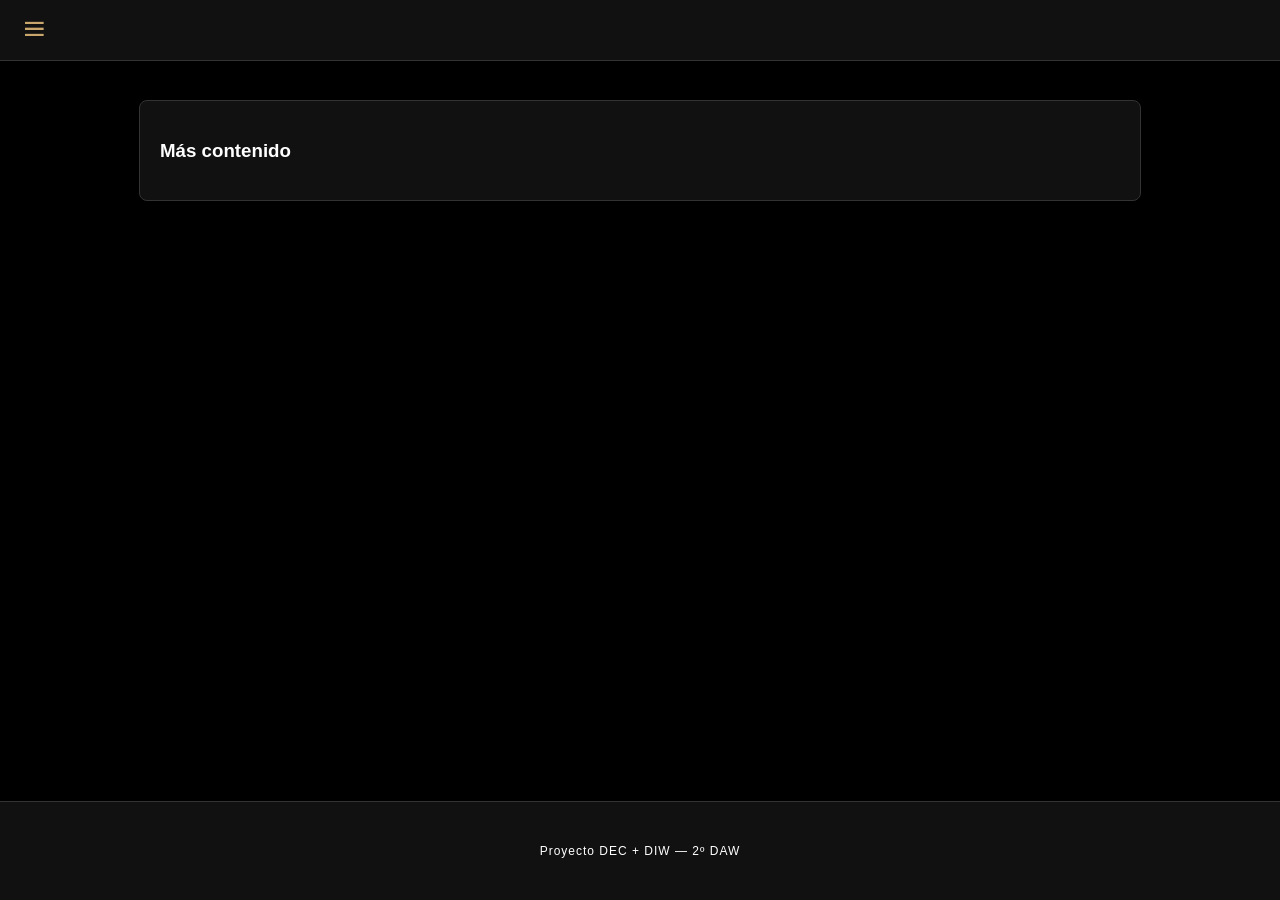
==== Proyecto/index.html @ cd0dd408 "cambios" ====
<!DOCTYPE html>
<html lang="es">
<head>
    <meta charset="UTF-8">
    <meta name="viewport" content="width=device-width, initial-scale=1.0">
    <title>Biblioteca</title>
    <link href='https://unpkg.com/boxicons@2.1.4/css/boxicons.min.css' rel='stylesheet'>
    <link rel="stylesheet" href="css/style.css">
</head>
<body>

    <header class="navbar">
        <div class="nav-left">
            <i class='bx bx-menu' id="menu-btn"></i>
        </div>
    </header>

    <aside class="sidebar" id="sidebar">
        <nav class="sidebar-nav">
            <a href="index.html" class="option">
                <i class='bx bxs-home'></i><span>Inicio</span>
            </a>
            <a href="../REBAJAS/REBAJAS.html" class="option">
                <i class='bx bx-purchase-tag'></i><span>Rebajas</span>
            </a>
            <a href="../TEMPORADA/TEMPORADA.html" class="option">
                <i class='bx bx-calendar'></i><span>Temporada</span>
            </a>
            <a href="../CEREMONIA/CEREMONIA.html" class="option">
                <i class='bx bx-star'></i><span>Ceremonia</span>
            </a>
            <a href="../CLASICO/CLASICO.html" class="option">
                <i class='bx bx-crown'></i><span>Clásico</span>
            </a>
            <a href="../CRUZADO/CRUZADO.html" class="option">
                <i class='bx bx-git-compare'></i><span>Cruzado</span>
            </a>
            <a href="../COMPLEMENTOS/COMPLEMENTOS.html" class="option">
                <i class='bx bxs-component'></i><span>Complementos</span>
            </a>
            <a href="../CAMISAS/CAMISAS.html" class="option">
                <i class='bx bxs-t-shirt'></i><span>Camisas</span>
            </a>
        </nav>
    </aside>

    <main class="main-content">
        <section class="card">
            <h3>Más contenido</h3>
        </section>
    </main>


    <footer class="footer-final">
        <p>Proyecto DEC + DIW — 2º DAW</p>
    </footer>
    <script src="js/transition.js"></script>
</body>
</html>
---- Proyecto/css/style.css ----
html, body{
    height: 100%;
    margin: 0;
    font-family: Arial, sans-serif;
}

body {
    background-color: #000;
    color: white;
    display: flex;
    flex-direction: column;
    min-height: 100vh;
}

.main-content {
    margin-top: 60px; /* Espacio para que no lo tape la navbar */
    padding: 40px;
    align-items: center;
    flex: 1;
    display: flex;
    flex-direction: column;
}

/* BARRA SUPERIOR ESTÁTICA */
.navbar {
    position: fixed;
    top: 0;
    left: 0;
    width: 100%;
    height: 60px;
    background-color: #111;
    display: flex;
    justify-content: space-between;
    align-items: center;
    padding: 0 20px;
    z-index: 9999; /* Siempre por encima */
    border-bottom: 1px solid #333;
}

#menu-btn {
    font-size: 28px;
    color: #C9A66B;
    cursor: pointer;
}

/* MENÚ LATERAL OCULTO */
.sidebar {
    position: fixed;
    top: 60px;
    left: -260px;
    width: 250px;
    height: calc(100vh - 60px);
    background-color: #1a1a1a;
    transition: all 0.4s ease;
    z-index: 9999;
}

.sidebar.active {
    left: 0 !important;
}

.option {
    padding: 15px 25px;
    display: flex;
    align-items: center;
    gap: 15px;
    cursor: pointer;
    transition: 0.3s;
    text-decoration: none; 
    color: white; 
}

.option:hover {
    background-color: #C9A66B;
    color: black; 
}

.option span {
    display: inline-block;
}

.card {
    background: #111;
    border: 1px solid #333;
    padding: 20px;
    width: 80%;
    margin-bottom: 20px;
    border-radius: 8px;
}

.footer-final{
    background-color: #111;
    padding: 30px 0;
    border-top: 1px solid #333;
    text-align: center;
    margin-top: auto;
}

.footer-final p {
    font-size: 12px;
    color: white;
    letter-spacing: 1px;
}
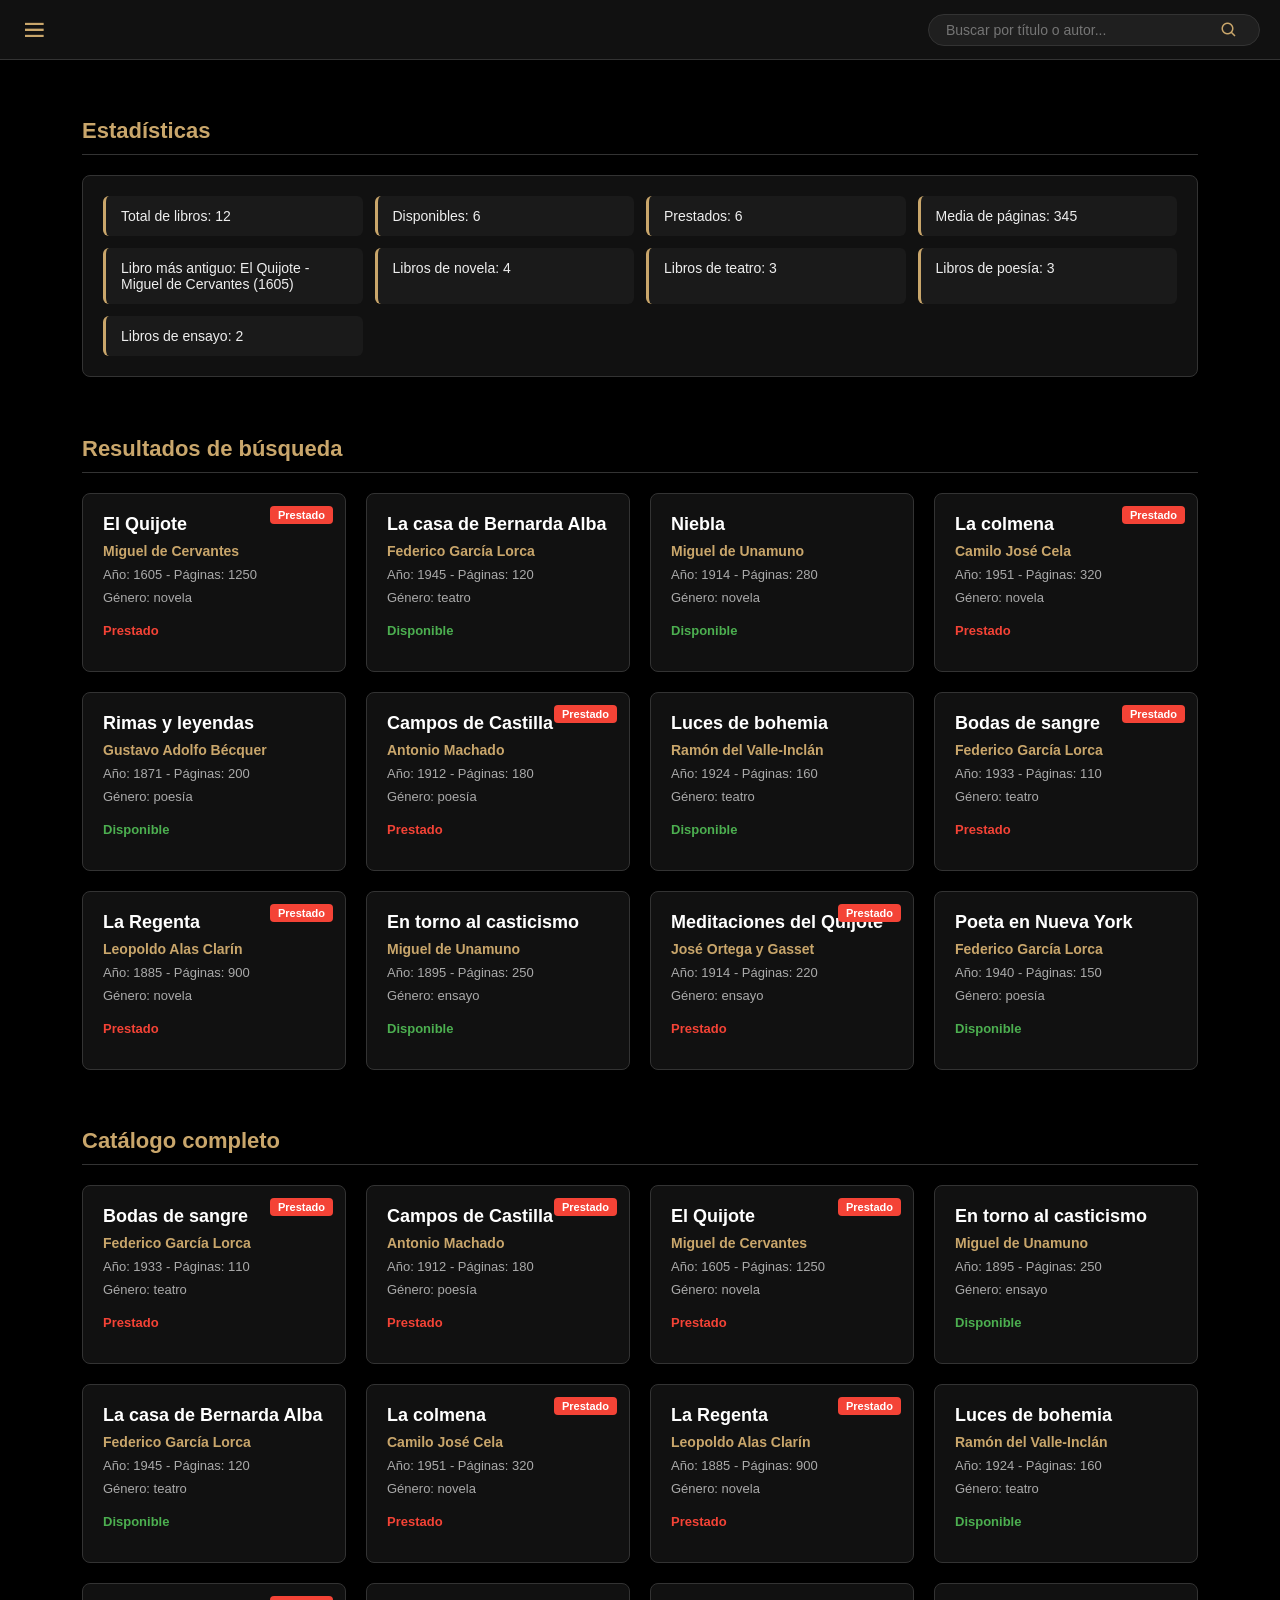
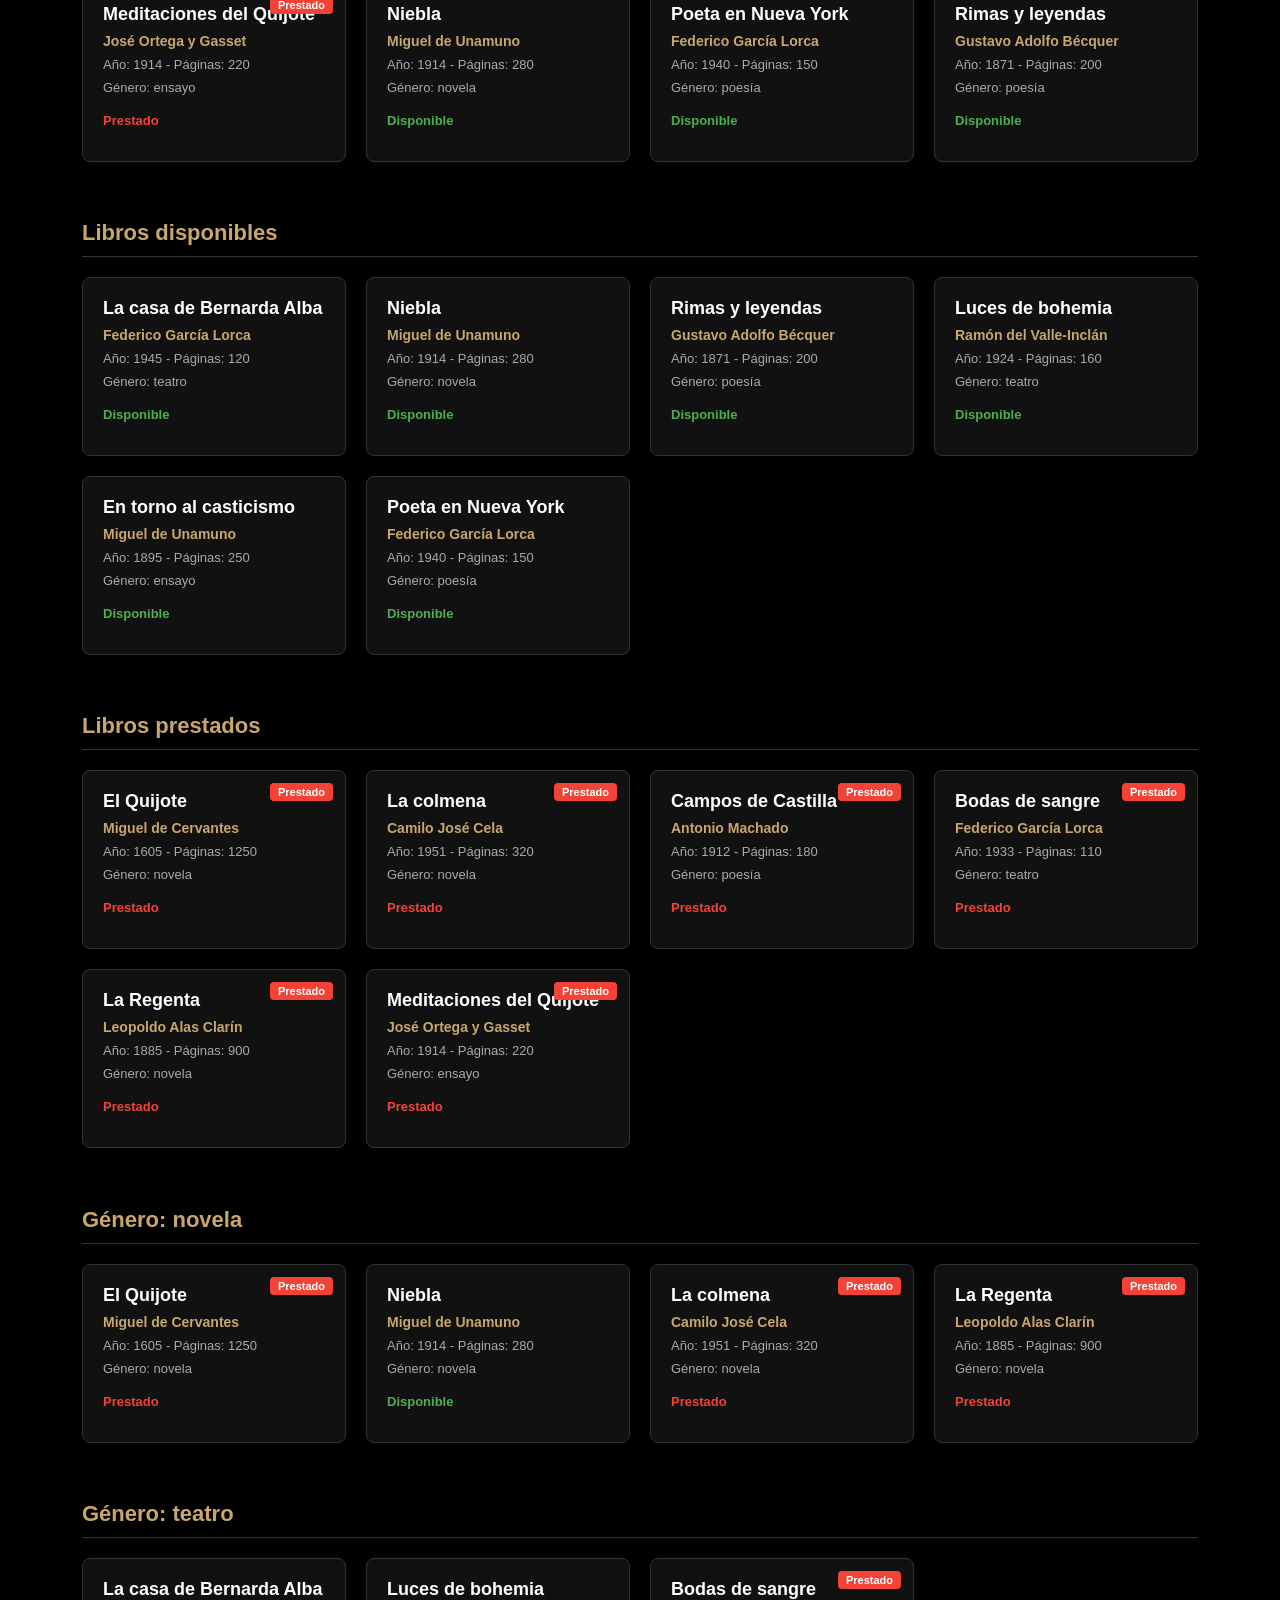
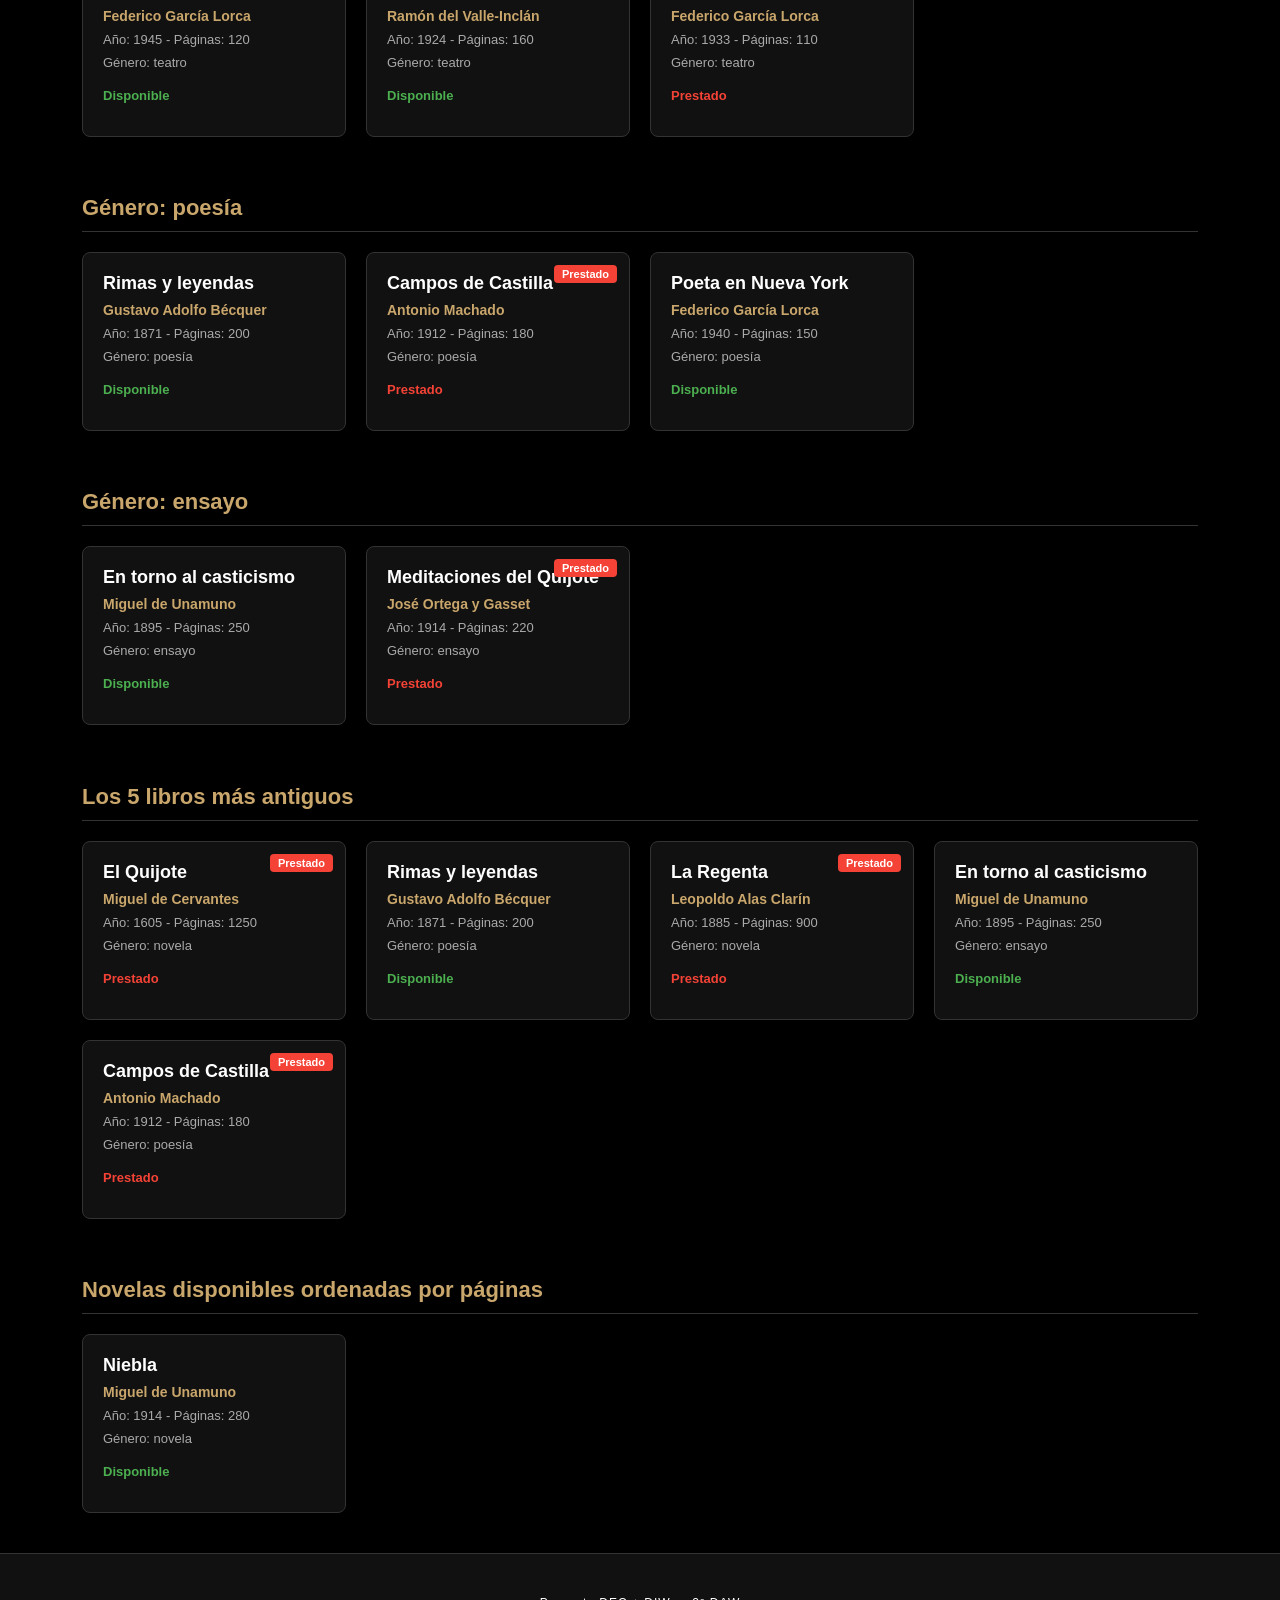
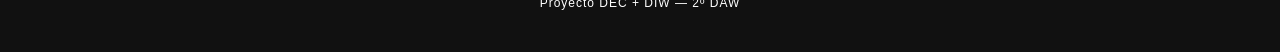
==== commit 53f1ada8: "agragacion de estilo y cambios" ====
--- a/Proyecto/index.html
+++ b/Proyecto/index.html
@@ -13,47 +13,28 @@
         <div class="nav-left">
             <i class='bx bx-menu' id="menu-btn"></i>
         </div>
+
+        <form class="search-form" id="search-form"> <!-- Guarda la busqueda para buscarlo-->
+            <input type="text" id="search-input" placeholder="Buscar por título o autor...">
+            <button type="submit" aria-label="Buscar"><i class='bx bx-search'></i></button>
+        </form>
     </header>
 
     <aside class="sidebar" id="sidebar">
-        <nav class="sidebar-nav">
-            <a href="index.html" class="option">
-                <i class='bx bxs-home'></i><span>Inicio</span>
-            </a>
-            <a href="../REBAJAS/REBAJAS.html" class="option">
-                <i class='bx bx-purchase-tag'></i><span>Rebajas</span>
-            </a>
-            <a href="../TEMPORADA/TEMPORADA.html" class="option">
-                <i class='bx bx-calendar'></i><span>Temporada</span>
-            </a>
-            <a href="../CEREMONIA/CEREMONIA.html" class="option">
-                <i class='bx bx-star'></i><span>Ceremonia</span>
-            </a>
-            <a href="../CLASICO/CLASICO.html" class="option">
-                <i class='bx bx-crown'></i><span>Clásico</span>
-            </a>
-            <a href="../CRUZADO/CRUZADO.html" class="option">
-                <i class='bx bx-git-compare'></i><span>Cruzado</span>
-            </a>
-            <a href="../COMPLEMENTOS/COMPLEMENTOS.html" class="option">
-                <i class='bx bxs-component'></i><span>Complementos</span>
-            </a>
-            <a href="../CAMISAS/CAMISAS.html" class="option">
-                <i class='bx bxs-t-shirt'></i><span>Camisas</span>
-            </a>
-        </nav>
+        <nav class="sidebar-nav" id="sidebar-nav"></nav>
     </aside>
 
-    <main class="main-content">
-        <section class="card">
-            <h3>Más contenido</h3>
-        </section>
+    <main class="main-content" id="contenido">
+        <section class="section" id="estadisticas"></section>
     </main>
 
 
     <footer class="footer-final">
         <p>Proyecto DEC + DIW — 2º DAW</p>
     </footer>
+
+    <!--Integraciond e los scripts para el programa-->
     <script src="js/transition.js"></script>
+    <script type="module" src="js/app.js"></script>
 </body>
 </html>
--- a/Proyecto/css/style.css
+++ b/Proyecto/css/style.css
@@ -1,4 +1,8 @@
-html, body{
+html {
+    scroll-behavior: smooth;
+}
+
+html, body {
     height: 100%;
     margin: 0;
     font-family: Arial, sans-serif;
@@ -13,12 +17,13 @@
 }
 
 .main-content {
-    margin-top: 60px; /* Espacio para que no lo tape la navbar */
-    padding: 40px;
+    margin-top: 60px;
+    padding: 40px 20px;
     align-items: center;
     flex: 1;
     display: flex;
     flex-direction: column;
+    gap: 40px;
 }
 
 /* BARRA SUPERIOR ESTÁTICA */
@@ -33,26 +38,73 @@
     justify-content: space-between;
     align-items: center;
     padding: 0 20px;
-    z-index: 9999; /* Siempre por encima */
+    box-sizing: border-box;
+    z-index: 9999;
     border-bottom: 1px solid #333;
+}
+
+.nav-left {
+    display: flex;
+    align-items: center;
+    gap: 15px;
+}
+
+.nav-title {
+    font-size: 18px;
+    font-weight: bold;
+    color: #C9A66B;
+    letter-spacing: 1px;
 }
 
 #menu-btn {
     font-size: 28px;
     color: #C9A66B;
     cursor: pointer;
+}
+
+/* BARRA DE BÚSQUEDA EN NAVBAR */
+.search-form {
+    display: flex;
+    align-items: center;
+    background-color: #1f1f1f;
+    border: 1px solid #333;
+    border-radius: 20px;
+    padding: 5px 15px;
+    width: 300px;
+    max-width: 50vw;
+}
+
+.search-form input {
+    background: transparent;
+    border: none;
+    color: white;
+    outline: none;
+    width: 100%;
+    font-size: 14px;
+}
+
+.search-form button {
+    background: transparent;
+    border: none;
+    color: #C9A66B;
+    cursor: pointer;
+    font-size: 18px;
+    display: flex;
+    align-items: center;
 }
 
 /* MENÚ LATERAL OCULTO */
 .sidebar {
     position: fixed;
     top: 60px;
-    left: -260px;
-    width: 250px;
+    left: -280px;
+    width: 270px;
     height: calc(100vh - 60px);
     background-color: #1a1a1a;
     transition: all 0.4s ease;
-    z-index: 9999;
+    z-index: 9998;
+    overflow-y: auto;
+    border-right: 1px solid #333;
 }
 
 .sidebar.active {
@@ -60,35 +112,113 @@
 }
 
 .option {
-    padding: 15px 25px;
-    display: flex;
-    align-items: center;
-    gap: 15px;
+    padding: 14px 20px;
+    display: flex;
+    align-items: center;
+    gap: 12px;
     cursor: pointer;
     transition: 0.3s;
-    text-decoration: none; 
-    color: white; 
+    text-decoration: none;
+    color: white;
+    font-size: 14px;
+    border-bottom: 1px solid #252525;
 }
 
 .option:hover {
     background-color: #C9A66B;
-    color: black; 
-}
-
-.option span {
-    display: inline-block;
-}
-
-.card {
+    color: black;
+}
+
+/* SECCIONES Y TARJETAS DE LIBROS */
+.section {
+    width: 90%;
+    max-width: 1200px;
+    scroll-margin-top: 85px; /* Evita que el navbar fijo tape el título al hacer clic en el sidebar */
+}
+
+.seccion-titulo {
+    color: #C9A66B;
+    border-bottom: 1px solid #333;
+    padding-bottom: 10px;
+    margin-bottom: 20px;
+    font-size: 22px;
+}
+
+.rejilla {
+    display: grid;
+    grid-template-columns: repeat(auto-fill, minmax(250px, 1fr));
+    gap: 20px;
+}
+
+.tarjeta {
     background: #111;
     border: 1px solid #333;
     padding: 20px;
-    width: 80%;
-    margin-bottom: 20px;
     border-radius: 8px;
-}
-
-.footer-final{
+    position: relative;
+    display: flex;
+    flex-direction: column;
+    gap: 8px;
+    transition: transform 0.2s, border-color 0.2s;
+}
+
+.tarjeta:hover {
+    transform: translateY(-4px);
+    border-color: #C9A66B;
+}
+
+.tarjeta-titulo {
+    margin: 0;
+    font-size: 18px;
+    color: #fff;
+}
+
+.tarjeta-autor {
+    margin: 0;
+    color: #C9A66B;
+    font-size: 14px;
+    font-weight: bold;
+}
+
+.tarjeta-datos {
+    margin: 0;
+    font-size: 13px;
+    color: #aaa;
+}
+
+.tarjeta-estado {
+    margin-top: auto;
+    padding-top: 10px;
+    font-size: 13px;
+    font-weight: bold;
+}
+
+.tarjeta.disponible .tarjeta-estado {
+    color: #4caf50;
+}
+
+.tarjeta.prestado .tarjeta-estado {
+    color: #f44336;
+}
+
+.etiqueta {
+    position: absolute;
+    top: 12px;
+    right: 12px;
+    background-color: #f44336;
+    color: white;
+    font-size: 11px;
+    padding: 3px 8px;
+    border-radius: 4px;
+    font-weight: bold;
+}
+
+.vacio {
+    color: #888;
+    font-style: italic;
+}
+
+.footer-final {
     background-color: #111;
     padding: 30px 0;
     border-top: 1px solid #333;
@@ -101,3 +231,24 @@
     color: white;
     letter-spacing: 1px;
 }
+
+.panel-lista {
+    list-style: none;
+    padding: 20px;
+    margin: 0;
+    background: #111;
+    border: 1px solid #333;
+    border-radius: 8px;
+    display: grid;
+    grid-template-columns: repeat(auto-fill, minmax(220px, 1fr));
+    gap: 12px;
+}
+
+.panel-lista li {
+    background: #1a1a1a;
+    padding: 12px 15px;
+    border-radius: 6px;
+    border-left: 3px solid #C9A66B;
+    font-size: 14px;
+    color: #eee;
+}
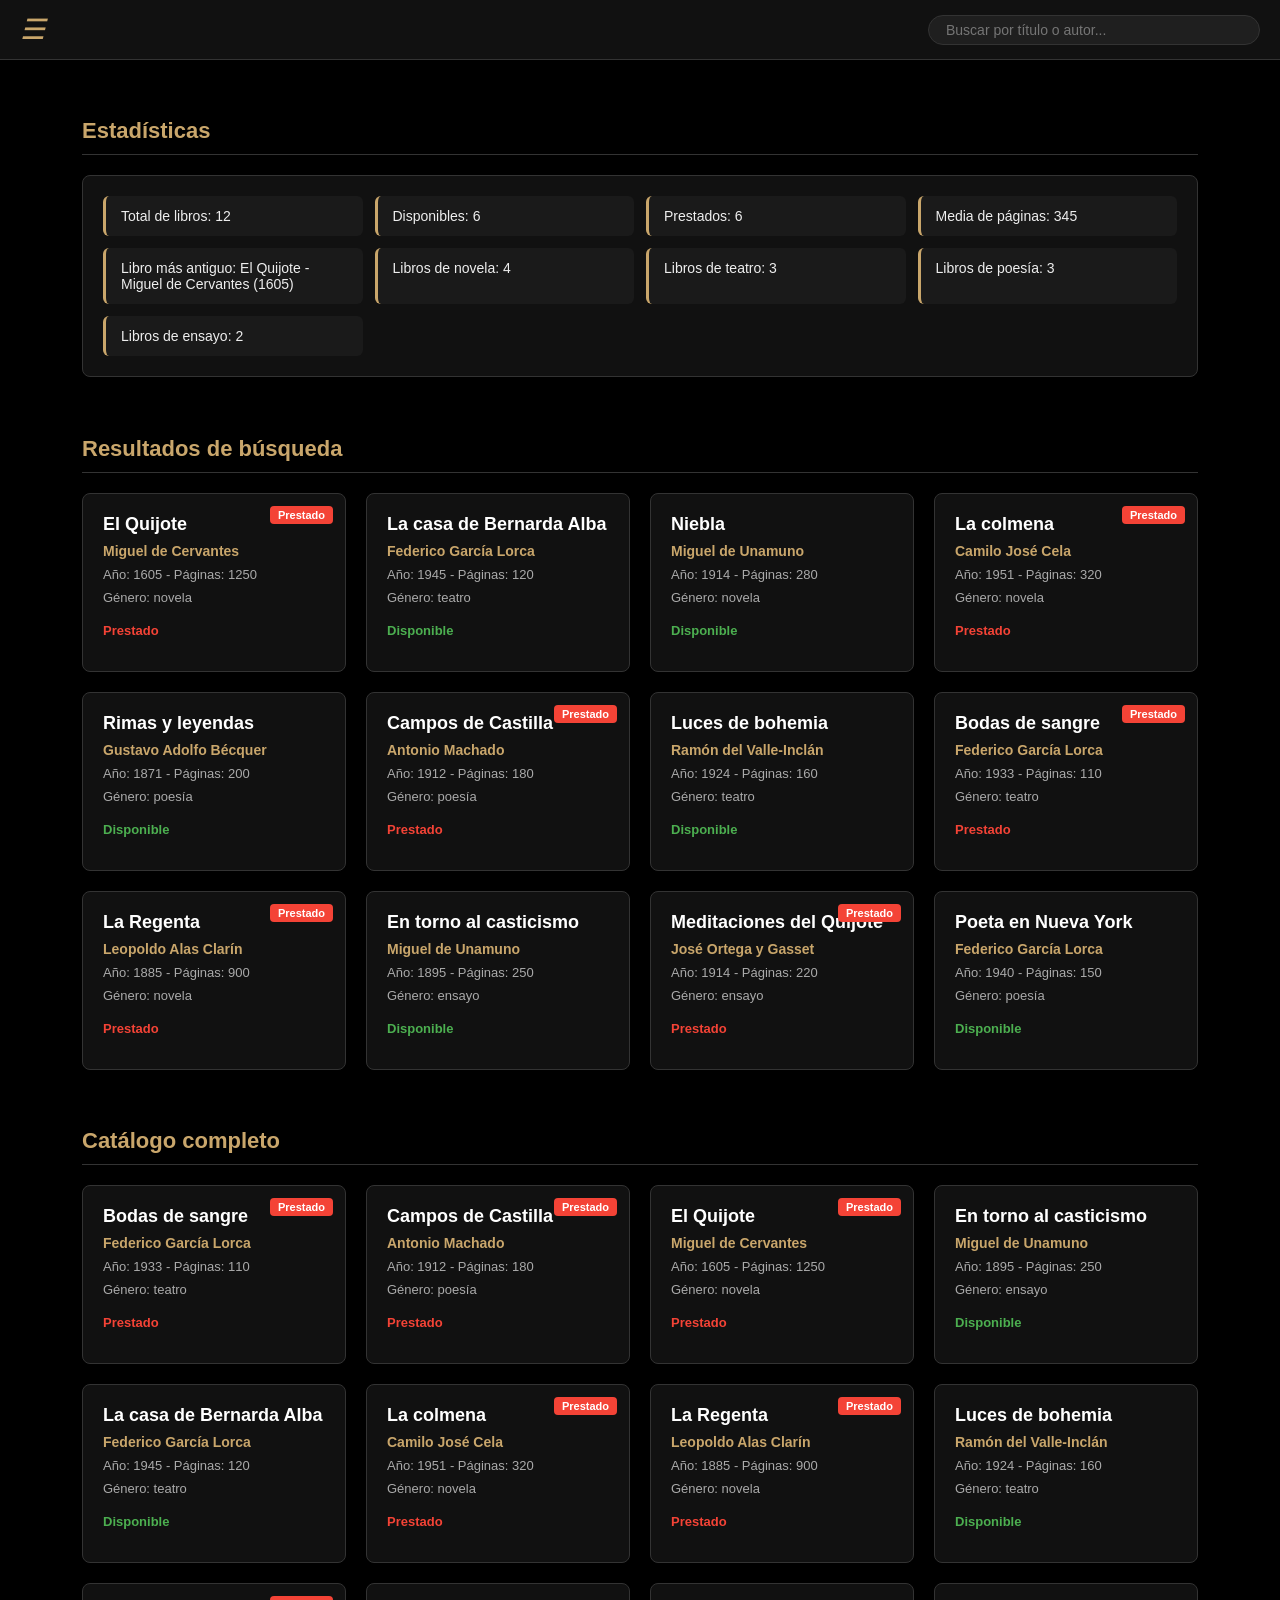
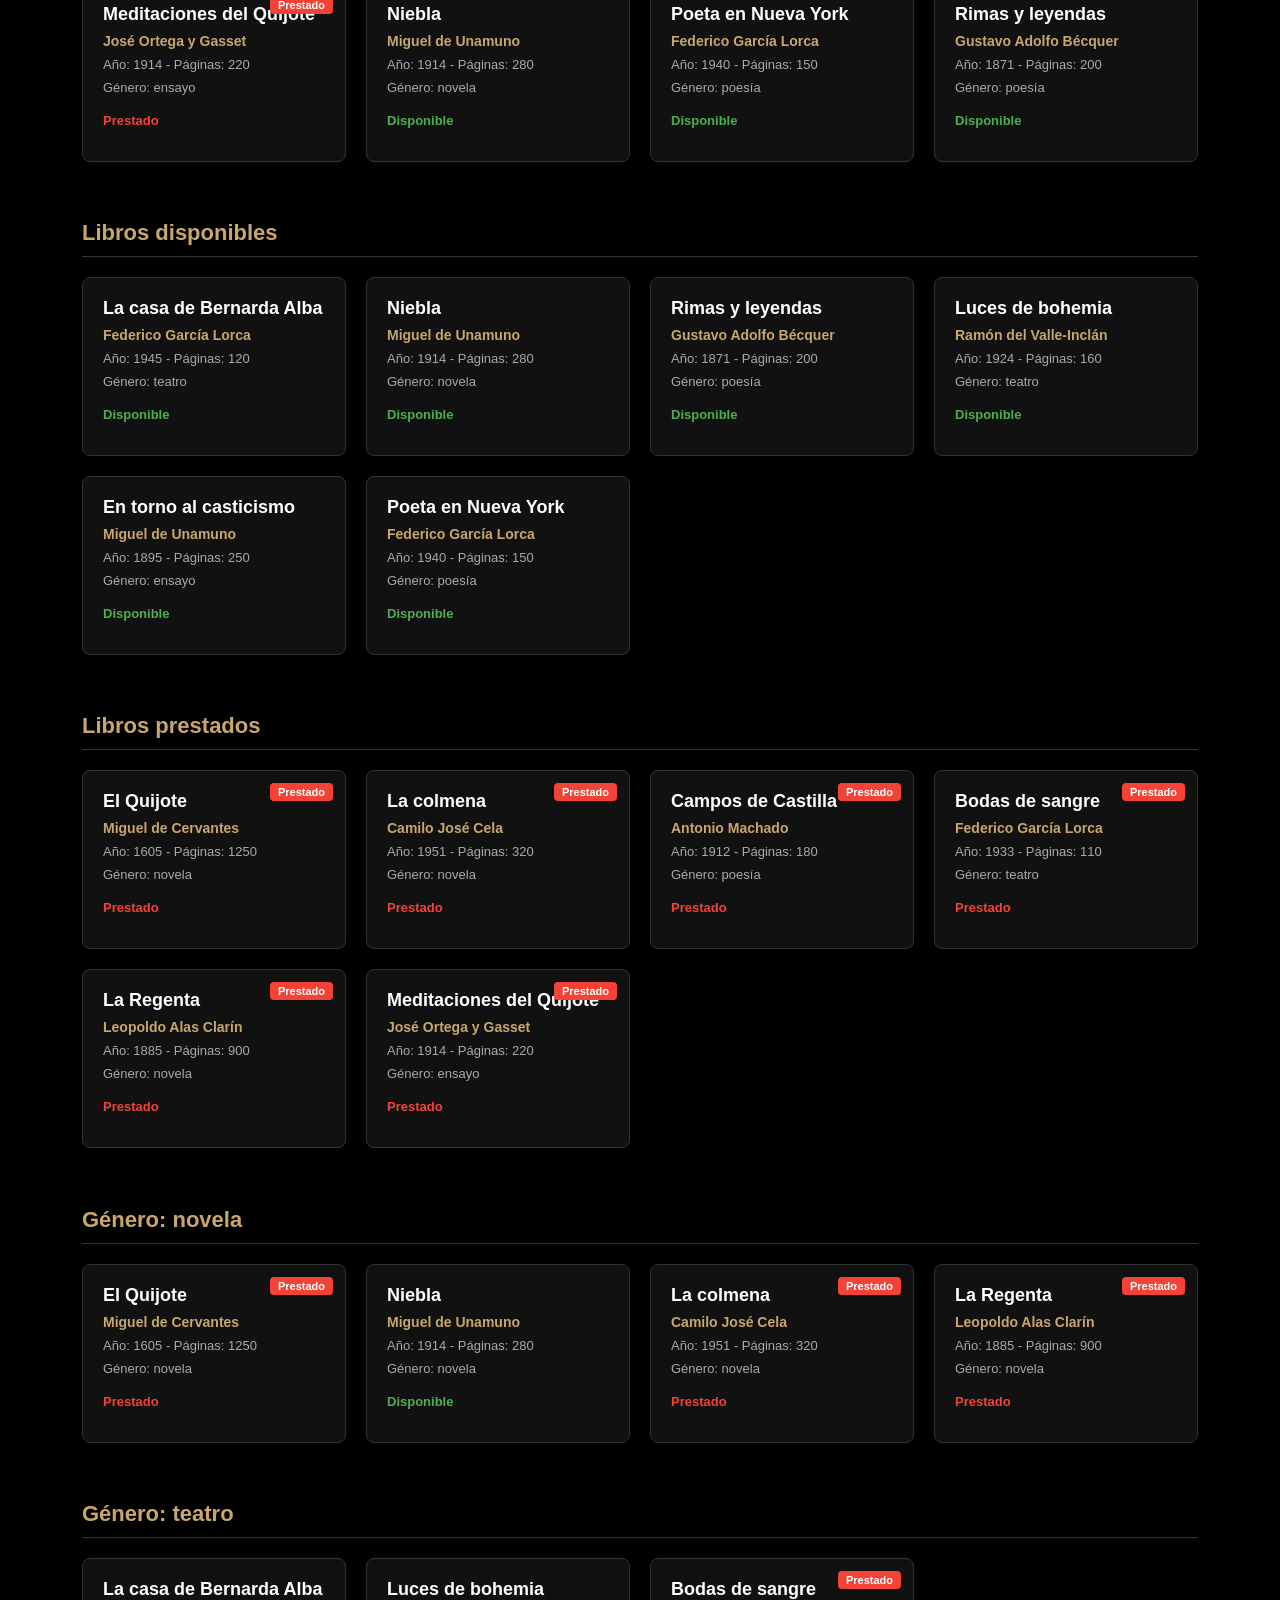
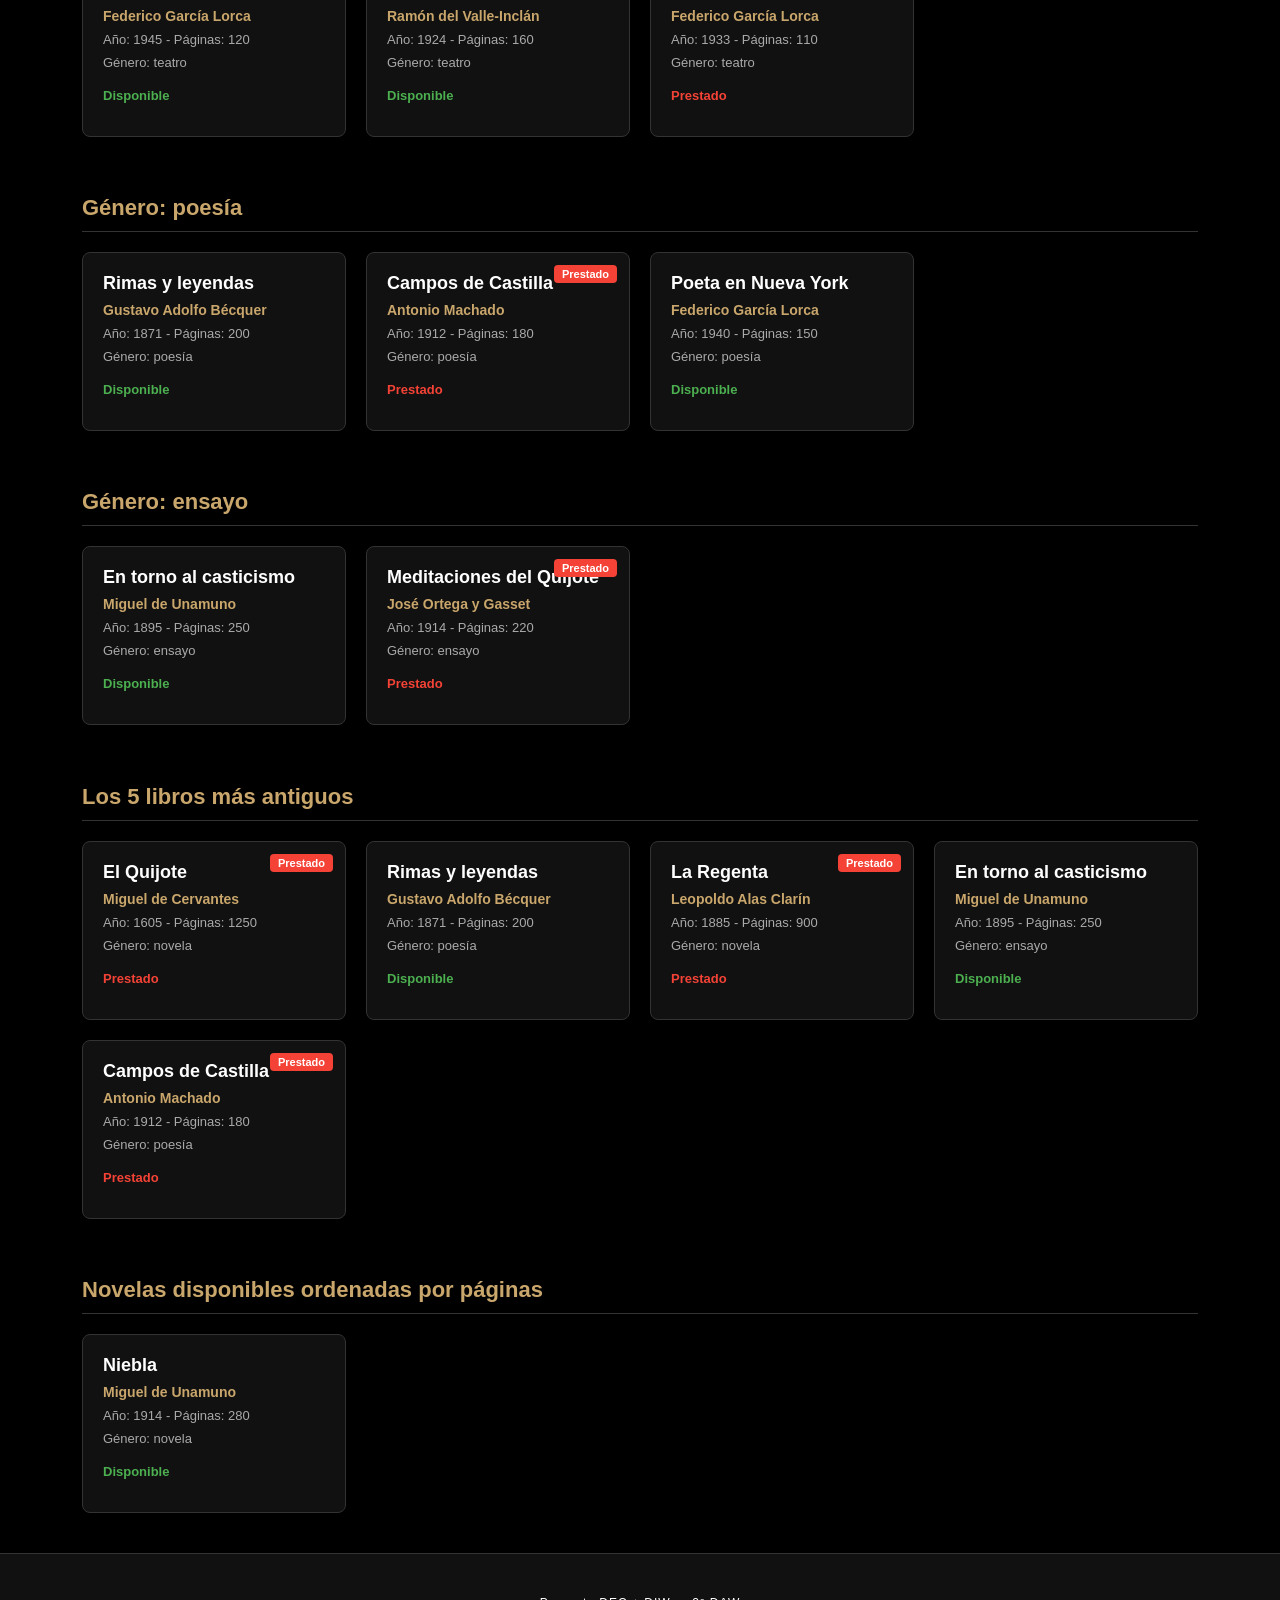
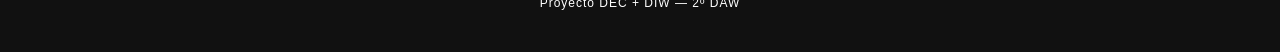
==== commit 3d2bb87a: "agregación" ====
--- a/Proyecto/index.html
+++ b/Proyecto/index.html
@@ -4,14 +4,13 @@
     <meta charset="UTF-8">
     <meta name="viewport" content="width=device-width, initial-scale=1.0">
     <title>Biblioteca</title>
-    <link href='https://unpkg.com/boxicons@2.1.4/css/boxicons.min.css' rel='stylesheet'>
     <link rel="stylesheet" href="css/style.css">
 </head>
 <body>
 
     <header class="navbar">
         <div class="nav-left">
-            <i class='bx bx-menu' id="menu-btn"></i>
+            <i class='bx bx-menu' id="menu-btn">☰</i>
         </div>
 
         <form class="search-form" id="search-form"> <!-- Guarda la busqueda para buscarlo-->
